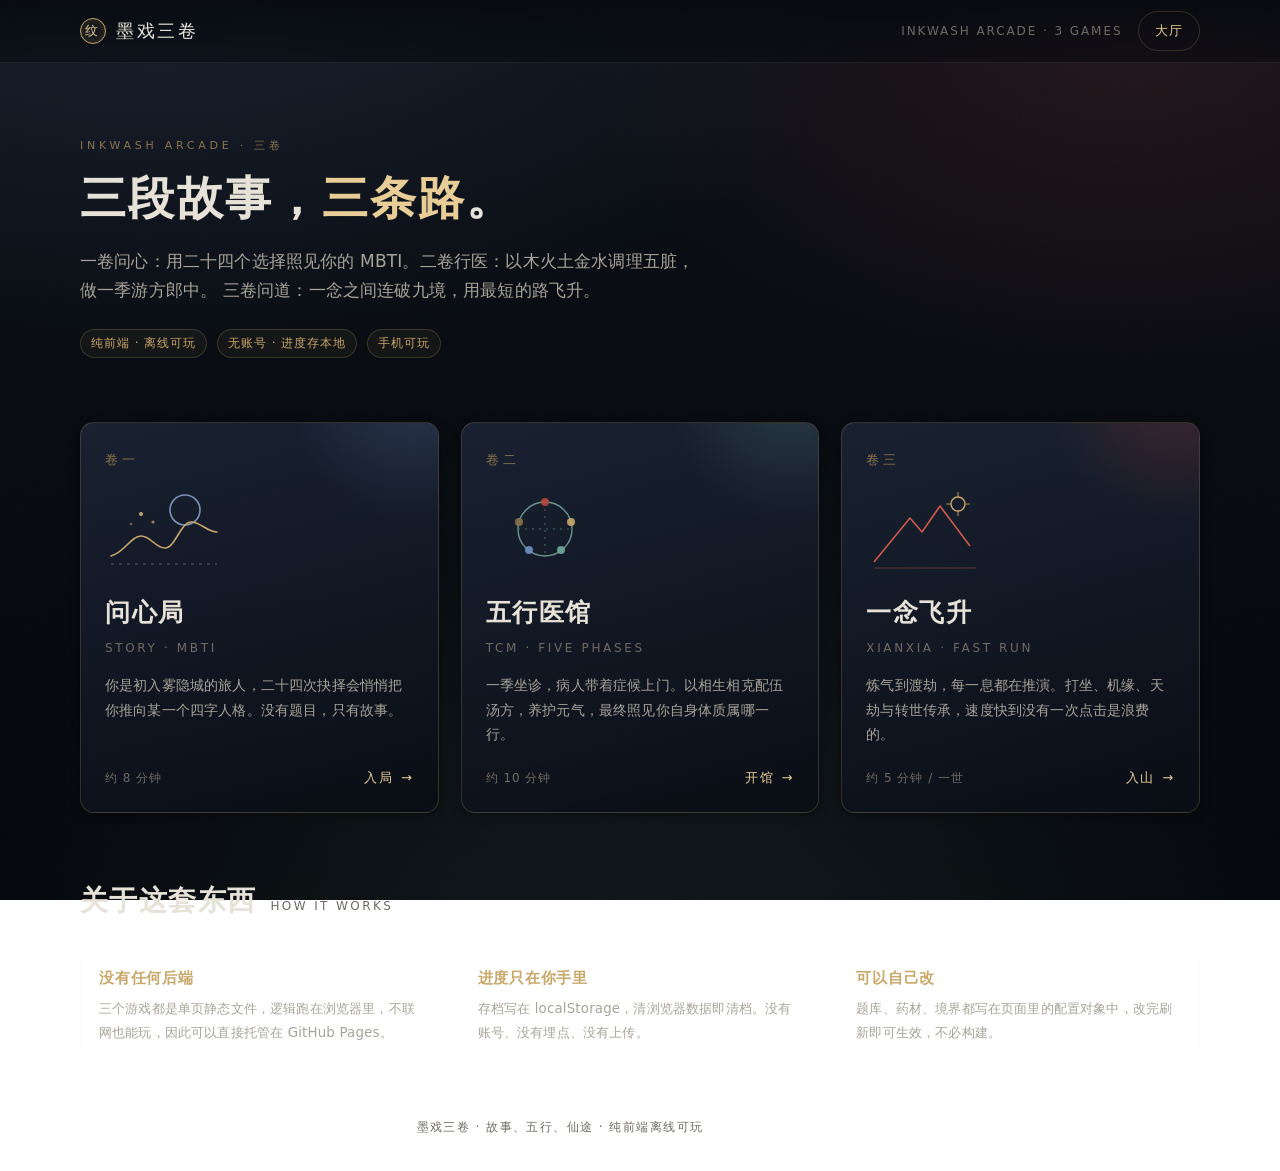
==== index.html @ 104ceb65 "chore: scaffold inkwash arcade hub, shared theme and Pages workflow" ====
<!doctype html>
<html lang="zh-CN">
<head>
<meta charset="utf-8">
<meta name="viewport" content="width=device-width, initial-scale=1">
<title>墨戏三卷 · Inkwash Arcade</title>
<meta name="description" content="三个纯前端中文小游戏：故事式 MBTI 性格测试、中医五行行医录、快节奏修仙。">
<link rel="icon" href="data:image/svg+xml,%3Csvg xmlns='http://www.w3.org/2000/svg' viewBox='0 0 64 64'%3E%3Crect width='64' height='64' rx='14' fill='%230b0f16'/%3E%3Ccircle cx='32' cy='32' r='20' fill='none' stroke='%23c9a86a' stroke-width='2'/%3E%3Cpath d='M20 32h24M32 20v24' stroke='%23c9a86a' stroke-width='2'/%3E%3C/svg%3E">
<link rel="stylesheet" href="./assets/theme.css">
<style>
  .hero { padding: 74px 0 30px; }
  .hero h1 { margin-bottom: 18px; }
  .hero h1 em { font-style: normal; color: var(--gold-bright); }
  .hero p.lead { font-size: 17px; max-width: 620px; color: var(--text-dim); }
  .hero__meta { display: flex; gap: 10px; flex-wrap: wrap; margin-top: 24px; }

  .grid { display: grid; grid-template-columns: repeat(auto-fit, minmax(290px, 1fr)); gap: 22px; margin-top: 34px; }

  .game {
    position: relative;
    display: flex; flex-direction: column;
    padding: 26px 24px 22px;
    border: 1px solid var(--line);
    border-radius: var(--radius);
    background: linear-gradient(165deg, rgba(28, 36, 54, 0.9), rgba(10, 14, 21, 0.94));
    box-shadow: var(--shadow-1);
    overflow: hidden;
    transition: transform 0.24s cubic-bezier(0.22, 1, 0.36, 1), border-color 0.24s ease, box-shadow 0.24s ease;
    text-decoration: none;
    color: inherit;
  }
  .game:hover, .game:focus-visible {
    transform: translateY(-4px);
    border-color: rgba(201, 168, 106, 0.55);
    box-shadow: var(--shadow-2);
    text-decoration: none;
  }
  .game:focus-visible { outline: 2px solid var(--gold-bright); outline-offset: 3px; }

  .game::before {
    content: "";
    position: absolute; inset: -40% -30% auto auto;
    width: 260px; height: 260px;
    border-radius: 50%;
    background: radial-gradient(circle, var(--glow, rgba(201,168,106,0.18)), transparent 68%);
    opacity: 0.9;
    pointer-events: none;
  }
  .game__no { font-family: var(--font-num); font-size: 13px; letter-spacing: 0.3em; color: var(--gold-dim); }
  .game__art { height: 96px; margin: 10px 0 14px; display: flex; align-items: center; }
  .game__title { font-family: var(--font-serif); font-size: 25px; letter-spacing: 0.06em; margin: 0 0 4px; }
  .game__sub { font-size: 12px; letter-spacing: 0.22em; color: var(--text-faint); text-transform: uppercase; margin-bottom: 14px; }
  .game__desc { font-size: 14.4px; color: var(--text-dim); margin: 0 0 20px; flex: 1; }
  .game__foot { display: flex; align-items: center; gap: 10px; }
  .game__time { font-size: 12px; color: var(--text-faint); letter-spacing: 0.08em; }
  .game__go {
    margin-left: auto;
    font-size: 13px; letter-spacing: 0.14em;
    color: var(--gold-bright);
    display: inline-flex; align-items: center; gap: 7px;
  }
  .game__go::after { content: "→"; transition: transform 0.2s ease; }
  .game:hover .game__go::after { transform: translateX(4px); }

  .g1 { --glow: rgba(108, 143, 196, 0.24); }
  .g2 { --glow: rgba(111, 168, 154, 0.24); }
  .g3 { --glow: rgba(184, 71, 60, 0.26); }

  .section-head { margin-top: 64px; display: flex; align-items: baseline; gap: 14px; }
  .section-head h2 { margin: 0; }
  .section-head span { font-size: 12px; letter-spacing: 0.2em; color: var(--text-faint); }

  .notes { display: grid; grid-template-columns: repeat(auto-fit, minmax(230px, 1fr)); gap: 16px; margin-top: 22px; }
  .note { padding: 18px 18px 16px; border: 1px solid var(--line-soft); border-radius: var(--radius-sm); background: rgba(255,255,255,0.02); }
  .note h3 { font-size: 15px; margin-bottom: 6px; color: var(--gold); }
  .note p { font-size: 13.4px; margin: 0; color: var(--text-dim); }
</style>
</head>
<body>

<header class="topbar" data-chrome="topbar"></header>

<main class="wrap">
  <section class="hero fade-up">
    <div class="eyebrow">Inkwash Arcade · 三卷</div>
    <h1>三段故事，<em>三条路</em>。</h1>
    <p class="lead">
      一卷问心：用二十四个选择照见你的 MBTI。二卷行医：以木火土金水调理五脏，做一季游方郎中。
      三卷问道：一念之间连破九境，用最短的路飞升。
    </p>
    <div class="hero__meta">
      <span class="tag">纯前端 · 离线可玩</span>
      <span class="tag">无账号 · 进度存本地</span>
      <span class="tag">手机可玩</span>
    </div>
  </section>

  <section class="grid" aria-label="三卷游戏">

    <a class="game g1 fade-up" href="./mbti.html" style="animation-delay: 0.05s">
      <div class="game__no">卷一</div>
      <div class="game__art" aria-hidden="true">
        <svg width="118" height="90" viewBox="0 0 118 90" fill="none">
          <circle cx="80" cy="26" r="15" stroke="#8fa9cf" stroke-width="1.6" opacity=".85"/>
          <path d="M6 72c14-4 20-20 30-20s14 12 24 12 16-26 26-26 16 10 26 10" stroke="#c9a86a" stroke-width="1.6" stroke-linecap="round"/>
          <path d="M6 80h106" stroke="#4a5a75" stroke-width="1" stroke-dasharray="3 5"/>
          <circle cx="36" cy="30" r="2" fill="#c9a86a"/>
          <circle cx="48" cy="38" r="1.6" fill="#c9a86a" opacity=".7"/>
          <circle cx="26" cy="40" r="1.3" fill="#c9a86a" opacity=".5"/>
        </svg>
      </div>
      <h2 class="game__title">问心局</h2>
      <div class="game__sub">Story · MBTI</div>
      <p class="game__desc">你是初入雾隐城的旅人，二十四次抉择会悄悄把你推向某一个四字人格。没有题目，只有故事。</p>
      <div class="game__foot">
        <span class="game__time">约 8 分钟</span>
        <span class="game__go">入局</span>
      </div>
    </a>

    <a class="game g2 fade-up" href="./wuxing.html" style="animation-delay: 0.12s">
      <div class="game__no">卷二</div>
      <div class="game__art" aria-hidden="true">
        <svg width="118" height="90" viewBox="0 0 118 90" fill="none">
          <circle cx="59" cy="45" r="27" stroke="#7fb3a5" stroke-width="1.4" opacity=".8"/>
          <path d="M59 18v54M32 45h54" stroke="#4a6b64" stroke-width="1" stroke-dasharray="2 5"/>
          <circle cx="59" cy="18" r="4" fill="#b8473c" opacity=".9"/>
          <circle cx="85" cy="38" r="4" fill="#c9a86a" opacity=".9"/>
          <circle cx="75" cy="66" r="4" fill="#6fa89a" opacity=".9"/>
          <circle cx="43" cy="66" r="4" fill="#6c8fc4" opacity=".9"/>
          <circle cx="33" cy="38" r="4" fill="#8a744c" opacity=".9"/>
        </svg>
      </div>
      <h2 class="game__title">五行医馆</h2>
      <div class="game__sub">TCM · Five Phases</div>
      <p class="game__desc">一季坐诊，病人带着症候上门。以相生相克配伍汤方，养护元气，最终照见你自身体质属哪一行。</p>
      <div class="game__foot">
        <span class="game__time">约 10 分钟</span>
        <span class="game__go">开馆</span>
      </div>
    </a>

    <a class="game g3 fade-up" href="./xiuxian.html" style="animation-delay: 0.19s">
      <div class="game__no">卷三</div>
      <div class="game__art" aria-hidden="true">
        <svg width="118" height="90" viewBox="0 0 118 90" fill="none">
          <path d="M8 78L44 34l12 14 18-26 30 40" stroke="#e0604f" stroke-width="1.6" stroke-linejoin="round" opacity=".9"/>
          <path d="M8 84h102" stroke="#5a3a35" stroke-width="1"/>
          <circle cx="92" cy="20" r="7" stroke="#c9a86a" stroke-width="1.4"/>
          <path d="M92 13v-5M92 32v-5M85 20h-5M104 20h-5" stroke="#c9a86a" stroke-width="1.2" opacity=".8"/>
        </svg>
      </div>
      <h2 class="game__title">一念飞升</h2>
      <div class="game__sub">Xianxia · Fast Run</div>
      <p class="game__desc">炼气到渡劫，每一息都在推演。打坐、机缘、天劫与转世传承，速度快到没有一次点击是浪费的。</p>
      <div class="game__foot">
        <span class="game__time">约 5 分钟 / 一世</span>
        <span class="game__go">入山</span>
      </div>
    </a>

  </section>

  <section class="fade-up">
    <div class="section-head">
      <h2>关于这套东西</h2>
      <span>HOW IT WORKS</span>
    </div>
    <div class="notes">
      <div class="note">
        <h3>没有任何后端</h3>
        <p>三个游戏都是单页静态文件，逻辑跑在浏览器里，不联网也能玩，因此可以直接托管在 GitHub Pages。</p>
      </div>
      <div class="note">
        <h3>进度只在你手里</h3>
        <p>存档写在 localStorage，清浏览器数据即清档。没有账号、没有埋点、没有上传。</p>
      </div>
      <div class="note">
        <h3>可以自己改</h3>
        <p>题库、药材、境界都写在页面里的配置对象中，改完刷新即可生效，不必构建。</p>
      </div>
    </div>
  </section>
</main>

<footer class="foot" data-chrome="footer"></footer>

<script src="./assets/common.js"></script>
<script>
  DSHG.mountChrome({ title: '墨戏三卷', meta: 'INKWASH ARCADE · 3 GAMES' });
</script>
</body>
</html>
---- assets/theme.css ----
/* ============================================================
   Inkwash Arcade · 共享主题
   三个小游戏共用这套设计令牌与组件，保证观感统一。
   ============================================================ */

:root {
  --ink-0: #070a0f;
  --ink-1: #0b0f16;
  --ink-2: #121824;
  --ink-3: #1a2233;
  --ink-4: #232d42;

  --gold: #c9a86a;
  --gold-bright: #e8cd97;
  --gold-dim: #8a744c;

  --cinnabar: #b8473c;
  --cinnabar-bright: #e0604f;
  --jade: #6fa89a;
  --jade-bright: #94c9ba;
  --azure: #6c8fc4;

  --text: #e6e2d8;
  --text-dim: #a9a49a;
  --text-faint: #6f6b64;

  --line: rgba(201, 168, 106, 0.22);
  --line-soft: rgba(230, 226, 216, 0.1);

  --shadow-1: 0 2px 10px rgba(0, 0, 0, 0.35);
  --shadow-2: 0 18px 50px rgba(0, 0, 0, 0.55);

  --radius: 14px;
  --radius-sm: 9px;

  --font-serif: "Songti SC", "STSong", "SimSun", "Noto Serif SC", "Source Han Serif SC", Georgia, serif;
  --font-sans: "PingFang SC", "Hiragino Sans GB", "Microsoft YaHei", "Noto Sans SC", system-ui, sans-serif;
  --font-num: "Cinzel", "Times New Roman", var(--font-serif);
}

* { box-sizing: border-box; }

html { scroll-behavior: smooth; }

body {
  margin: 0;
  min-height: 100vh;
  color: var(--text);
  font-family: var(--font-sans);
  font-size: 16px;
  line-height: 1.72;
  letter-spacing: 0.01em;
  background:
    radial-gradient(1200px 700px at 12% -8%, rgba(108, 143, 196, 0.16), transparent 62%),
    radial-gradient(900px 620px at 88% 4%, rgba(184, 71, 60, 0.14), transparent 60%),
    radial-gradient(1000px 900px at 50% 115%, rgba(111, 168, 154, 0.12), transparent 68%),
    linear-gradient(180deg, var(--ink-1) 0%, var(--ink-0) 55%, #05070b 100%);
  background-attachment: fixed;
  -webkit-font-smoothing: antialiased;
}

/* 纸纹颗粒 */
body::before {
  content: "";
  position: fixed;
  inset: 0;
  pointer-events: none;
  z-index: 0;
  opacity: 0.5;
  background-image: url("data:image/svg+xml;utf8,<svg xmlns='http://www.w3.org/2000/svg' width='140' height='140'><filter id='n'><feTurbulence type='fractalNoise' baseFrequency='0.85' numOctaves='3'/><feColorMatrix type='saturate' values='0'/></filter><rect width='140' height='140' filter='url(%23n)' opacity='0.045'/></svg>");
}

h1, h2, h3, h4 { font-family: var(--font-serif); font-weight: 600; letter-spacing: 0.05em; margin: 0 0 0.5em; }
h1 { font-size: clamp(28px, 4.2vw, 46px); line-height: 1.28; }
h2 { font-size: clamp(21px, 2.6vw, 28px); }
h3 { font-size: 18px; }
p { margin: 0 0 1em; color: var(--text-dim); }
a { color: var(--gold-bright); text-decoration: none; }
a:hover { text-decoration: underline; text-underline-offset: 3px; }

::selection { background: rgba(201, 168, 106, 0.3); color: #fff; }

/* 版心 */
.wrap { position: relative; z-index: 1; width: min(1120px, calc(100% - 40px)); margin: 0 auto; }
.wrap--narrow { width: min(760px, calc(100% - 40px)); }

/* 顶栏 */
.topbar {
  position: sticky; top: 0; z-index: 20;
  backdrop-filter: blur(10px);
  background: linear-gradient(180deg, rgba(7, 10, 15, 0.92), rgba(7, 10, 15, 0.55));
  border-bottom: 1px solid var(--line-soft);
}
.topbar__inner {
  display: flex; align-items: center; gap: 16px;
  height: 62px;
}
.brand {
  font-family: var(--font-serif);
  font-size: 18px; letter-spacing: 0.14em;
  color: var(--text);
  display: flex; align-items: center; gap: 10px;
}
.brand__mark {
  width: 26px; height: 26px; border-radius: 50%;
  border: 1px solid var(--gold);
  display: grid; place-items: center;
  font-size: 13px; color: var(--gold-bright);
  box-shadow: inset 0 0 12px rgba(201, 168, 106, 0.25);
}
.spacer { flex: 1; }
.topbar__meta { font-size: 12px; color: var(--text-faint); letter-spacing: 0.16em; }

/* 按钮 */
.btn {
  appearance: none;
  display: inline-flex; align-items: center; justify-content: center; gap: 8px;
  padding: 11px 22px;
  font-family: var(--font-sans);
  font-size: 15px;
  color: var(--ink-0);
  background: linear-gradient(180deg, var(--gold-bright), var(--gold));
  border: 1px solid rgba(255, 255, 255, 0.16);
  border-radius: 999px;
  cursor: pointer;
  transition: transform 0.16s ease, box-shadow 0.22s ease, filter 0.2s ease;
  box-shadow: 0 6px 20px rgba(201, 168, 106, 0.22);
  letter-spacing: 0.06em;
}
.btn:hover { transform: translateY(-1px); box-shadow: 0 10px 28px rgba(201, 168, 106, 0.3); filter: brightness(1.05); }
.btn:active { transform: translateY(0) scale(0.99); }
.btn:focus-visible { outline: 2px solid var(--gold-bright); outline-offset: 3px; }

.btn--ghost {
  background: transparent;
  color: var(--gold-bright);
  border: 1px solid var(--line);
  box-shadow: none;
}
.btn--ghost:hover { background: rgba(201, 168, 106, 0.09); box-shadow: none; }

.btn--cinnabar {
  background: linear-gradient(180deg, var(--cinnabar-bright), var(--cinnabar));
  color: #fff6f2;
  box-shadow: 0 6px 20px rgba(184, 71, 60, 0.28);
}

.btn[disabled] { opacity: 0.42; cursor: not-allowed; transform: none !important; box-shadow: none; }

/* 卡片 / 面板 */
.panel {
  position: relative;
  background: linear-gradient(160deg, rgba(26, 34, 51, 0.86), rgba(11, 15, 22, 0.92));
  border: 1px solid var(--line);
  border-radius: var(--radius);
  box-shadow: var(--shadow-2);
  padding: 26px;
}
.panel--flat { box-shadow: var(--shadow-1); }
.panel::after {
  content: "";
  position: absolute; inset: 6px;
  border: 1px solid rgba(201, 168, 106, 0.1);
  border-radius: calc(var(--radius) - 6px);
  pointer-events: none;
}

/* 眉题 */
.eyebrow {
  font-size: 11px; letter-spacing: 0.34em; text-transform: uppercase;
  color: var(--gold-dim); margin-bottom: 14px;
}

/* 分隔线 */
.rule { height: 1px; background: linear-gradient(90deg, transparent, var(--line), transparent); margin: 22px 0; border: 0; }

/* 标签 */
.tag {
  display: inline-flex; align-items: center;
  padding: 3px 10px;
  font-size: 12px; letter-spacing: 0.08em;
  border: 1px solid var(--line);
  border-radius: 999px;
  color: var(--gold);
  background: rgba(201, 168, 106, 0.06);
}

/* 数值 */
.num { font-family: var(--font-num); letter-spacing: 0.04em; }
.dim { color: var(--text-dim); }
.faint { color: var(--text-faint); }
.gold { color: var(--gold-bright); }
.jade { color: var(--jade-bright); }
.cinnabar { color: var(--cinnabar-bright); }
.center { text-align: center; }

/* 进度条 */
.meter { height: 6px; border-radius: 999px; background: rgba(255, 255, 255, 0.08); overflow: hidden; }
.meter > i { display: block; height: 100%; width: 0; border-radius: 999px; background: linear-gradient(90deg, var(--gold-dim), var(--gold-bright)); transition: width 0.5s cubic-bezier(0.22, 1, 0.36, 1); }

/* 条形统计 */
.bar { height: 9px; border-radius: 999px; background: rgba(255, 255, 255, 0.07); overflow: hidden; }
.bar > i { display: block; height: 100%; width: 0; border-radius: 999px; transition: width 0.7s cubic-bezier(0.22, 1, 0.36, 1); }

/* 屏幕切换 */
.screen { animation: screenIn 0.42s cubic-bezier(0.22, 1, 0.36, 1) both; }
@keyframes screenIn {
  from { opacity: 0; transform: translateY(14px); }
  to { opacity: 1; transform: none; }
}
.screen.is-out { animation: screenOut 0.26s ease both; }
@keyframes screenOut {
  to { opacity: 0; transform: translateY(-10px); }
}

.fade-up { animation: fadeUp 0.6s cubic-bezier(0.22, 1, 0.36, 1) both; }
@keyframes fadeUp { from { opacity: 0; transform: translateY(18px); } to { opacity: 1; transform: none; } }

/* 提示 toast */
.toast-host {
  position: fixed; left: 50%; bottom: 34px; transform: translateX(-50%);
  display: flex; flex-direction: column; gap: 10px; align-items: center;
  z-index: 200; pointer-events: none;
}
.toast {
  padding: 10px 20px;
  border-radius: 999px;
  border: 1px solid var(--line);
  background: rgba(12, 16, 24, 0.95);
  color: var(--text);
  font-size: 14px;
  box-shadow: var(--shadow-2);
  animation: toastIn 0.3s ease both;
}
.toast.is-out { animation: toastOut 0.3s ease both; }
@keyframes toastIn { from { opacity: 0; transform: translateY(12px) scale(0.96); } }
@keyframes toastOut { to { opacity: 0; transform: translateY(-8px); } }

/* 返回链接 */
.back {
  display: inline-flex; align-items: center; gap: 8px;
  font-size: 13px; letter-spacing: 0.1em;
  color: var(--text-dim);
}
.back:hover { color: var(--gold-bright); text-decoration: none; }

/* 页脚 */
.foot {
  margin: 56px 0 34px;
  text-align: center;
  font-size: 12px;
  letter-spacing: 0.12em;
  color: var(--text-faint);
}

/* 滚动条 */
::-webkit-scrollbar { width: 10px; height: 10px; }
::-webkit-scrollbar-track { background: transparent; }
::-webkit-scrollbar-thumb { background: rgba(201, 168, 106, 0.2); border-radius: 999px; border: 2px solid transparent; background-clip: padding-box; }
::-webkit-scrollbar-thumb:hover { background: rgba(201, 168, 106, 0.36); background-clip: padding-box; }

@media (prefers-reduced-motion: reduce) {
  *, *::before, *::after { animation-duration: 0.001ms !important; transition-duration: 0.001ms !important; }
  html { scroll-behavior: auto; }
}

@media (max-width: 640px) {
  body { font-size: 15px; }
  .wrap, .wrap--narrow { width: calc(100% - 28px); }
  .panel { padding: 20px; }
  .topbar__meta { display: none; }
}
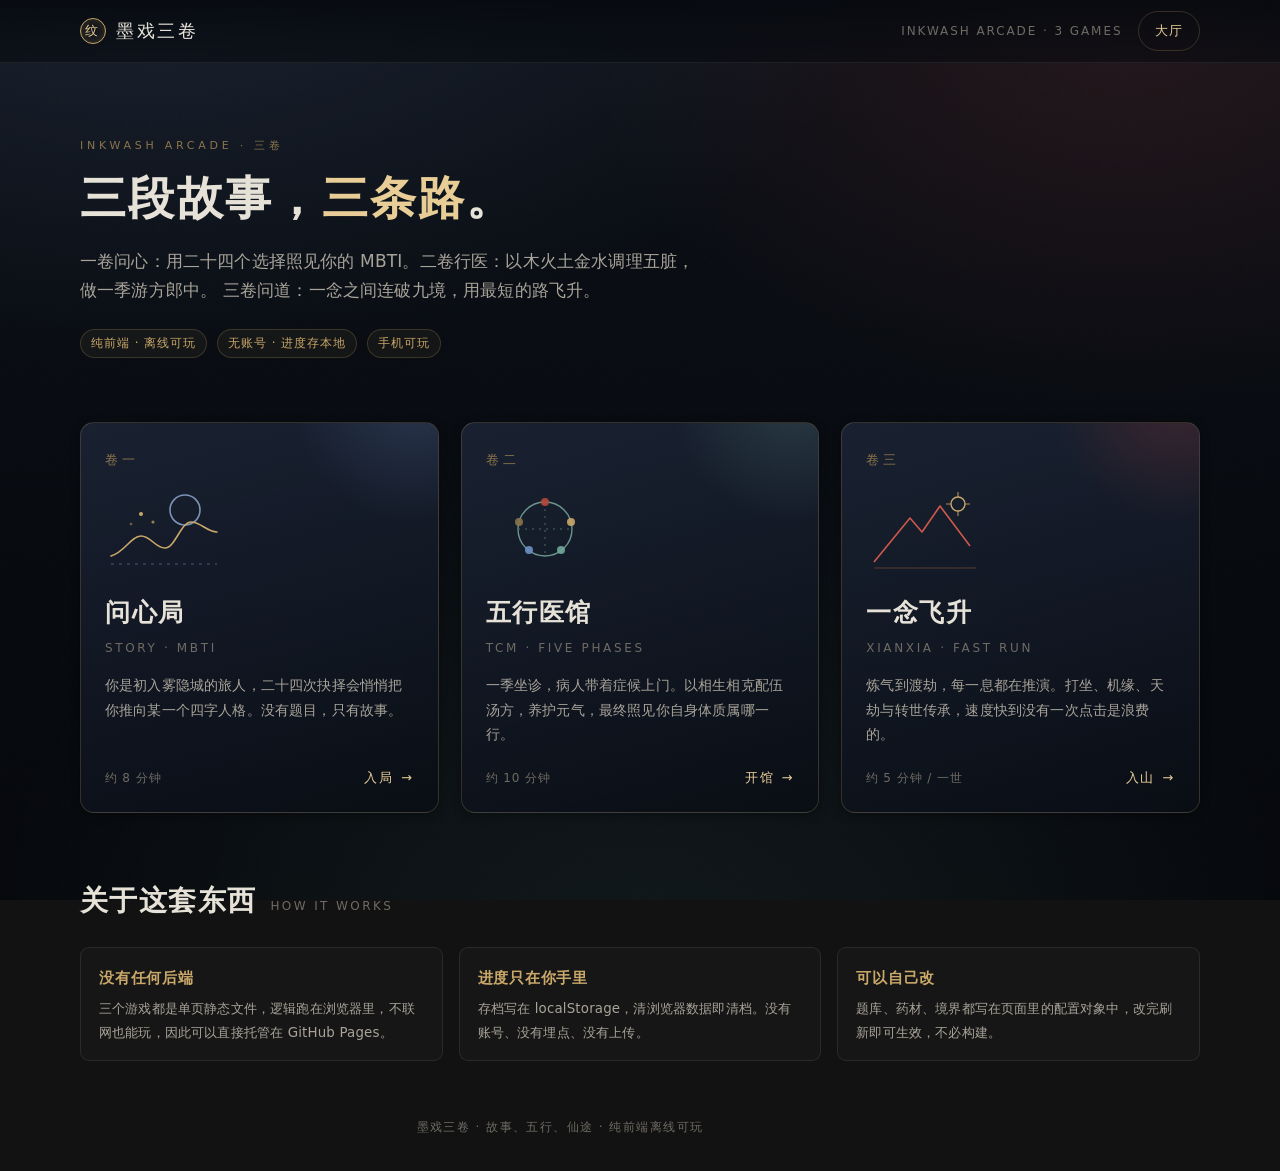
==== commit 0c2f22c4: "chore: add social share metadata to all pages" ====
--- a/index.html
+++ b/index.html
@@ -52,6 +52,15 @@
   .game__sub { font-size: 12px; letter-spacing: 0.22em; color: var(--text-faint); text-transform: uppercase; margin-bottom: 14px; }
   .game__desc { font-size: 14.4px; color: var(--text-dim); margin: 0 0 20px; flex: 1; }
   .game__foot { display: flex; align-items: center; gap: 10px; }
+  .game__mark {
+    position: absolute; top: 18px; right: 18px;
+    font-size: 11.5px; letter-spacing: 0.04em;
+    color: var(--gold-bright);
+    background: rgba(201, 168, 106, 0.1);
+    border-color: rgba(201, 168, 106, 0.4);
+    max-width: 44%;
+    overflow: hidden; text-overflow: ellipsis; white-space: nowrap;
+  }
   .game__time { font-size: 12px; color: var(--text-faint); letter-spacing: 0.08em; }
   .game__go {
     margin-left: auto;
@@ -75,6 +84,12 @@
   .note h3 { font-size: 15px; margin-bottom: 6px; color: var(--gold); }
   .note p { font-size: 13.4px; margin: 0; color: var(--text-dim); }
 </style>
+  <meta name="color-scheme" content="dark">
+  <meta name="theme-color" content="#0b0f16">
+  <meta property="og:type" content="website">
+  <meta property="og:title" content="墨戏三卷 · Inkwash Arcade">
+  <meta property="og:description" content="三个纯前端中文小游戏：故事式 MBTI 性格测试、中医五行行医录、快节奏修仙。">
+  <meta name="twitter:card" content="summary">
 </head>
 <body>
 
@@ -188,6 +203,46 @@
 <script src="./assets/common.js"></script>
 <script>
   DSHG.mountChrome({ title: '墨戏三卷', meta: 'INKWASH ARCADE · 3 GAMES' });
+
+  // 玩过标记：读本地存档，在卡片上补一枚小印
+  (function () {
+    const marks = [
+      { href: './mbti.html', key: 'mbti.result', keys: ['type', 'code', 'mbti'], prefix: '已问心 · ' },
+      { href: './wuxing.html', key: 'wuxing.records', keys: ['rank'], prefix: '最佳 · ', list: true },
+      { href: './xiuxian.html', key: 'xiuxian.records', keys: ['realm', 'bestRealm'], prefix: '最远 · ' },
+    ];
+
+    const deep = (obj, keys, depth) => {
+      if (!obj || typeof obj !== 'object' || depth > 3) return null;
+      for (const k of keys) {
+        if (typeof obj[k] === 'string' && obj[k].trim()) return obj[k];
+      }
+      for (const v of Object.values(obj)) {
+        const hit = deep(v, keys, depth + 1);
+        if (hit) return hit;
+      }
+      return null;
+    };
+
+    for (const m of marks) {
+      const value = DSHG.store.get(m.key, null);
+      if (!value) continue;
+      let detail = null;
+      if (m.list && Array.isArray(value) && value.length) {
+        detail = deep(value[0], m.keys, 0);
+        if (!detail) detail = '一季';
+      } else if (!m.list) {
+        detail = deep(value, m.keys, 0);
+      }
+      if (!detail) continue;
+      const card = document.querySelector('.game[href="' + m.href + '"]');
+      if (!card) continue;
+      const tag = document.createElement('span');
+      tag.className = 'tag game__mark';
+      tag.textContent = m.prefix + detail;
+      card.appendChild(tag);
+    }
+  })();
 </script>
 </body>
 </html>
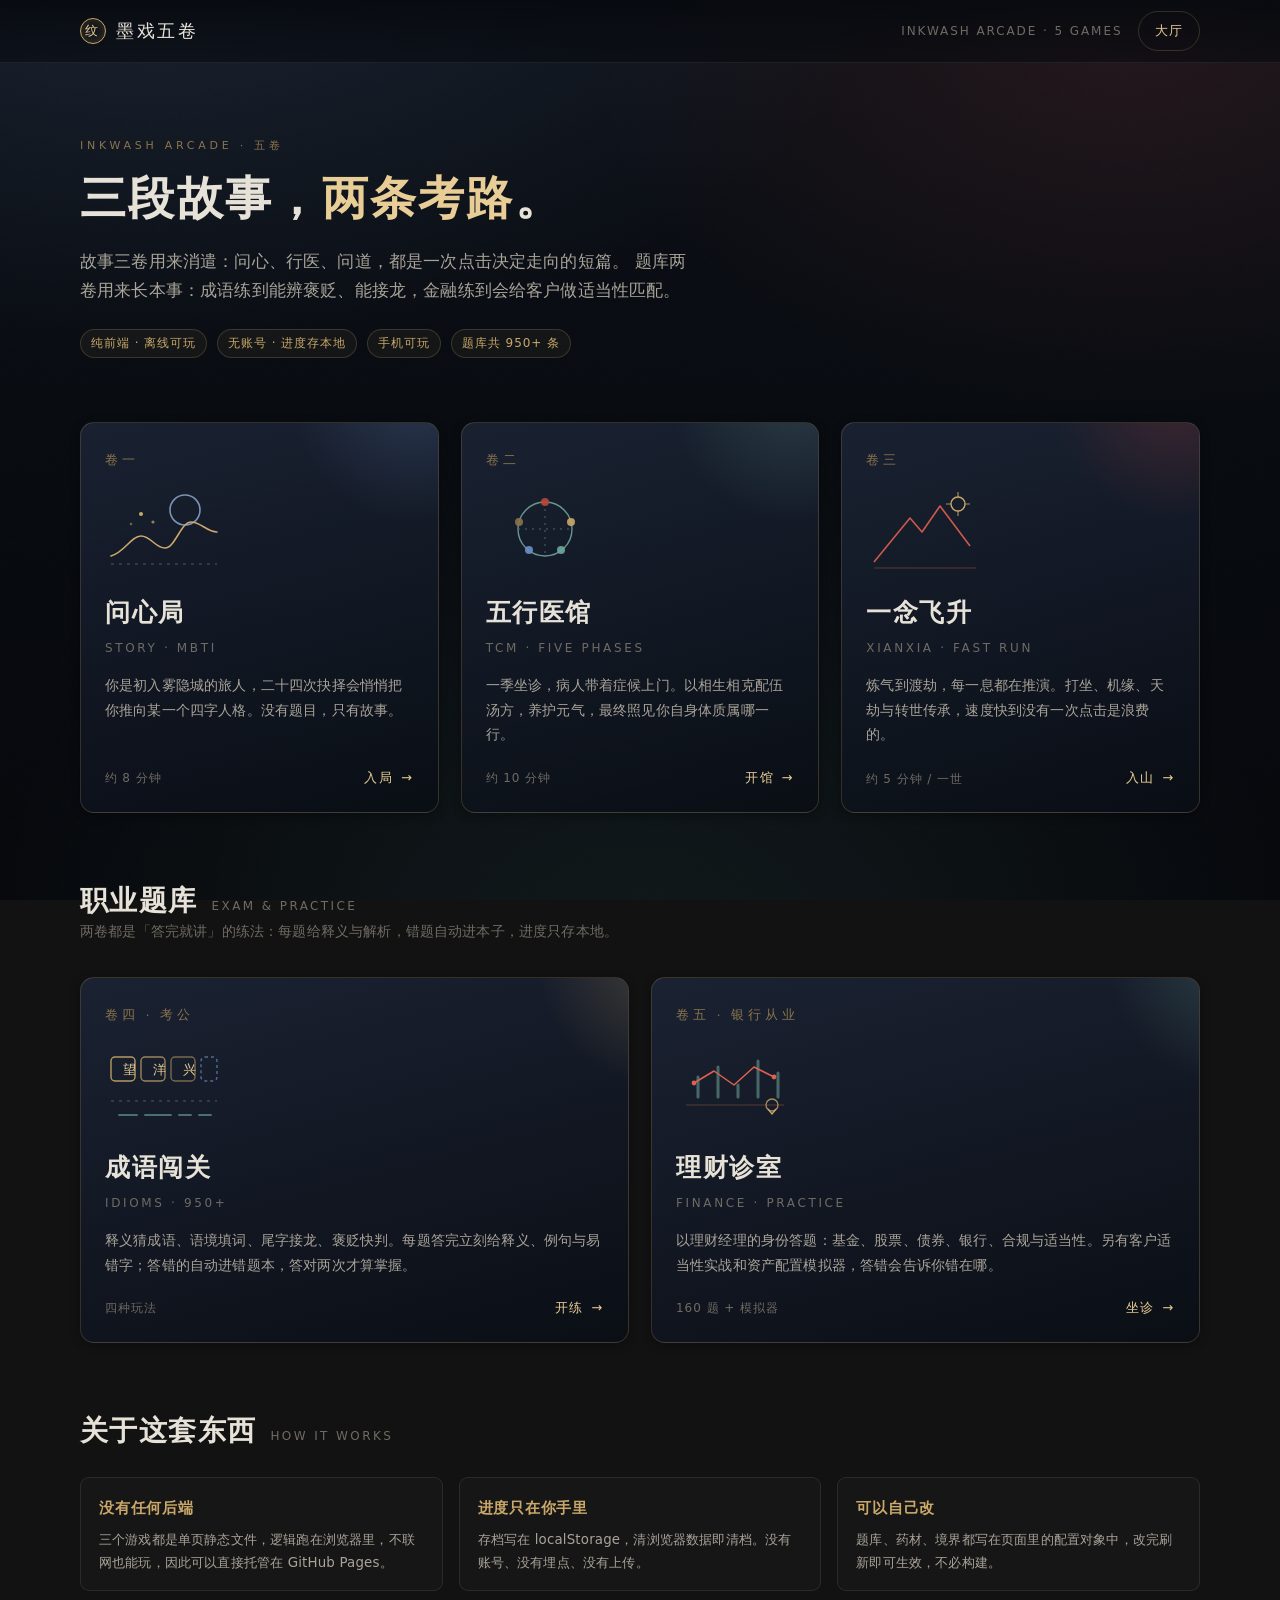
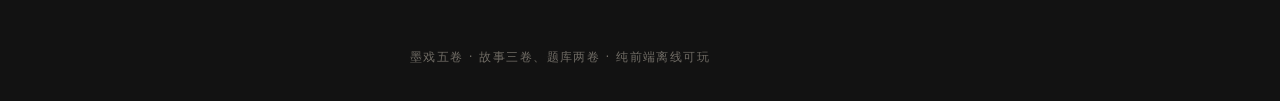
==== commit 450f9a09: "feat: add 成语闯关 (831 idioms) and 理财诊室 (160 finance questions); split hub into stories and exam sectio" ====
--- a/index.html
+++ b/index.html
@@ -3,7 +3,7 @@
 <head>
 <meta charset="utf-8">
 <meta name="viewport" content="width=device-width, initial-scale=1">
-<title>墨戏三卷 · Inkwash Arcade</title>
+<title>墨戏五卷 · Inkwash Arcade</title>
 <meta name="description" content="三个纯前端中文小游戏：故事式 MBTI 性格测试、中医五行行医录、快节奏修仙。">
 <link rel="icon" href="data:image/svg+xml,%3Csvg xmlns='http://www.w3.org/2000/svg' viewBox='0 0 64 64'%3E%3Crect width='64' height='64' rx='14' fill='%230b0f16'/%3E%3Ccircle cx='32' cy='32' r='20' fill='none' stroke='%23c9a86a' stroke-width='2'/%3E%3Cpath d='M20 32h24M32 20v24' stroke='%23c9a86a' stroke-width='2'/%3E%3C/svg%3E">
 <link rel="stylesheet" href="./assets/theme.css">
@@ -74,6 +74,11 @@
   .g1 { --glow: rgba(108, 143, 196, 0.24); }
   .g2 { --glow: rgba(111, 168, 154, 0.24); }
   .g3 { --glow: rgba(184, 71, 60, 0.26); }
+  .g4 { --glow: rgba(201, 168, 106, 0.26); }
+  .g5 { --glow: rgba(111, 168, 154, 0.26); }
+
+  .grid--two { grid-template-columns: repeat(auto-fit, minmax(320px, 1fr)); }
+  .section-sub { font-size: 14px; color: var(--text-faint); margin: -6px 0 20px; max-width: 640px; }
 
   .section-head { margin-top: 64px; display: flex; align-items: baseline; gap: 14px; }
   .section-head h2 { margin: 0; }
@@ -87,7 +92,7 @@
   <meta name="color-scheme" content="dark">
   <meta name="theme-color" content="#0b0f16">
   <meta property="og:type" content="website">
-  <meta property="og:title" content="墨戏三卷 · Inkwash Arcade">
+  <meta property="og:title" content="墨戏五卷 · Inkwash Arcade">
   <meta property="og:description" content="三个纯前端中文小游戏：故事式 MBTI 性格测试、中医五行行医录、快节奏修仙。">
   <meta name="twitter:card" content="summary">
 </head>
@@ -97,16 +102,17 @@
 
 <main class="wrap">
   <section class="hero fade-up">
-    <div class="eyebrow">Inkwash Arcade · 三卷</div>
-    <h1>三段故事，<em>三条路</em>。</h1>
+    <div class="eyebrow">Inkwash Arcade · 五卷</div>
+    <h1>三段故事，<em>两条考路</em>。</h1>
     <p class="lead">
-      一卷问心：用二十四个选择照见你的 MBTI。二卷行医：以木火土金水调理五脏，做一季游方郎中。
-      三卷问道：一念之间连破九境，用最短的路飞升。
+      故事三卷用来消遣：问心、行医、问道，都是一次点击决定走向的短篇。
+      题库两卷用来长本事：成语练到能辨褒贬、能接龙，金融练到会给客户做适当性匹配。
     </p>
     <div class="hero__meta">
       <span class="tag">纯前端 · 离线可玩</span>
       <span class="tag">无账号 · 进度存本地</span>
       <span class="tag">手机可玩</span>
+      <span class="tag">题库共 950+ 条</span>
     </div>
   </section>
 
@@ -176,6 +182,62 @@
 
   </section>
 
+  <section class="fade-up" aria-label="职业题库">
+    <div class="section-head">
+      <h2>职业题库</h2>
+      <span>EXAM &amp; PRACTICE</span>
+    </div>
+    <p class="section-sub">两卷都是「答完就讲」的练法：每题给释义与解析，错题自动进本子，进度只存本地。</p>
+
+    <div class="grid grid--two">
+      <a class="game g4" href="./idiom.html">
+        <div class="game__no">卷四 · 考公</div>
+        <div class="game__art" aria-hidden="true">
+          <svg width="118" height="90" viewBox="0 0 118 90" fill="none">
+            <rect x="6" y="18" width="24" height="24" rx="4" stroke="#c9a86a" stroke-width="1.4" opacity=".9"/>
+            <rect x="36" y="18" width="24" height="24" rx="4" stroke="#c9a86a" stroke-width="1.4" opacity=".75"/>
+            <rect x="66" y="18" width="24" height="24" rx="4" stroke="#c9a86a" stroke-width="1.4" opacity=".55"/>
+            <rect x="96" y="18" width="16" height="24" rx="4" stroke="#6c8fc4" stroke-width="1.4" opacity=".7" stroke-dasharray="3 3"/>
+            <text x="18" y="35" fill="#e8cd97" font-size="13" font-family="serif">望</text>
+            <text x="48" y="35" fill="#e8cd97" font-size="13" font-family="serif">洋</text>
+            <text x="78" y="35" fill="#e8cd97" font-size="13" font-family="serif">兴</text>
+            <path d="M6 62h106" stroke="#4a5a75" stroke-width="1" stroke-dasharray="3 5"/>
+            <path d="M14 76h18M40 76h26M74 76h12M94 76h12" stroke="#6fa89a" stroke-width="2" stroke-linecap="round" opacity=".6"/>
+          </svg>
+        </div>
+        <h2 class="game__title">成语闯关</h2>
+        <div class="game__sub">Idioms · 950+</div>
+        <p class="game__desc">释义猜成语、语境填词、尾字接龙、褒贬快判。每题答完立刻给释义、例句与易错字；答错的自动进错题本，答对两次才算掌握。</p>
+        <div class="game__foot">
+          <span class="game__time">四种玩法</span>
+          <span class="game__go">开练</span>
+        </div>
+      </a>
+
+      <a class="game g5" href="./finance.html">
+        <div class="game__no">卷五 · 银行从业</div>
+        <div class="game__art" aria-hidden="true">
+          <svg width="118" height="90" viewBox="0 0 118 90" fill="none">
+            <path d="M10 66h98" stroke="#5a3a35" stroke-width="1"/>
+            <path d="M22 58V38M42 58V28M62 58V46M82 58V22M102 58V34" stroke="#6fa89a" stroke-width="3" stroke-linecap="round" opacity=".55"/>
+            <path d="M18 44l20-12 20 14 20-18 20 10" stroke="#e0604f" stroke-width="1.5" stroke-linejoin="round"/>
+            <circle cx="18" cy="44" r="2.4" fill="#e0604f"/>
+            <circle cx="98" cy="38" r="2.4" fill="#e0604f"/>
+            <path d="M92 70l4 5 4-5" stroke="#c9a86a" stroke-width="1.3"/>
+            <circle cx="96" cy="66" r="6" stroke="#c9a86a" stroke-width="1.3" opacity=".8"/>
+          </svg>
+        </div>
+        <h2 class="game__title">理财诊室</h2>
+        <div class="game__sub">Finance · Practice</div>
+        <p class="game__desc">以理财经理的身份答题：基金、股票、债券、银行、合规与适当性。另有客户适当性实战和资产配置模拟器，答错会告诉你错在哪。</p>
+        <div class="game__foot">
+          <span class="game__time">160 题 + 模拟器</span>
+          <span class="game__go">坐诊</span>
+        </div>
+      </a>
+    </div>
+  </section>
+
   <section class="fade-up">
     <div class="section-head">
       <h2>关于这套东西</h2>
@@ -202,7 +264,7 @@
 
 <script src="./assets/common.js"></script>
 <script>
-  DSHG.mountChrome({ title: '墨戏三卷', meta: 'INKWASH ARCADE · 3 GAMES' });
+  DSHG.mountChrome({ title: '墨戏五卷', meta: 'INKWASH ARCADE · 5 GAMES', footnote: '墨戏五卷 · 故事三卷、题库两卷 · 纯前端离线可玩' });
 
   // 玩过标记：读本地存档，在卡片上补一枚小印
   (function () {
@@ -210,6 +272,8 @@
       { href: './mbti.html', key: 'mbti.result', keys: ['type', 'code', 'mbti'], prefix: '已问心 · ' },
       { href: './wuxing.html', key: 'wuxing.records', keys: ['rank'], prefix: '最佳 · ', list: true },
       { href: './xiuxian.html', key: 'xiuxian.records', keys: ['realm', 'bestRealm'], prefix: '最远 · ' },
+      { href: './idiom.html', key: 'idiom.progress', keys: [], prefix: '已学 ', suffixFn: (v) => Object.keys(v.seen || {}).length + ' 条' },
+      { href: './finance.html', key: 'finance.progress', keys: [], prefix: '已答 ', suffixFn: (v) => Object.keys(v.seen || {}).length + ' 题' },
     ];
 
     const deep = (obj, keys, depth) => {
@@ -228,7 +292,9 @@
       const value = DSHG.store.get(m.key, null);
       if (!value) continue;
       let detail = null;
-      if (m.list && Array.isArray(value) && value.length) {
+      if (m.suffixFn) {
+        try { detail = m.suffixFn(value); } catch (err) { detail = null; }
+      } else if (m.list && Array.isArray(value) && value.length) {
         detail = deep(value[0], m.keys, 0);
         if (!detail) detail = '一季';
       } else if (!m.list) {
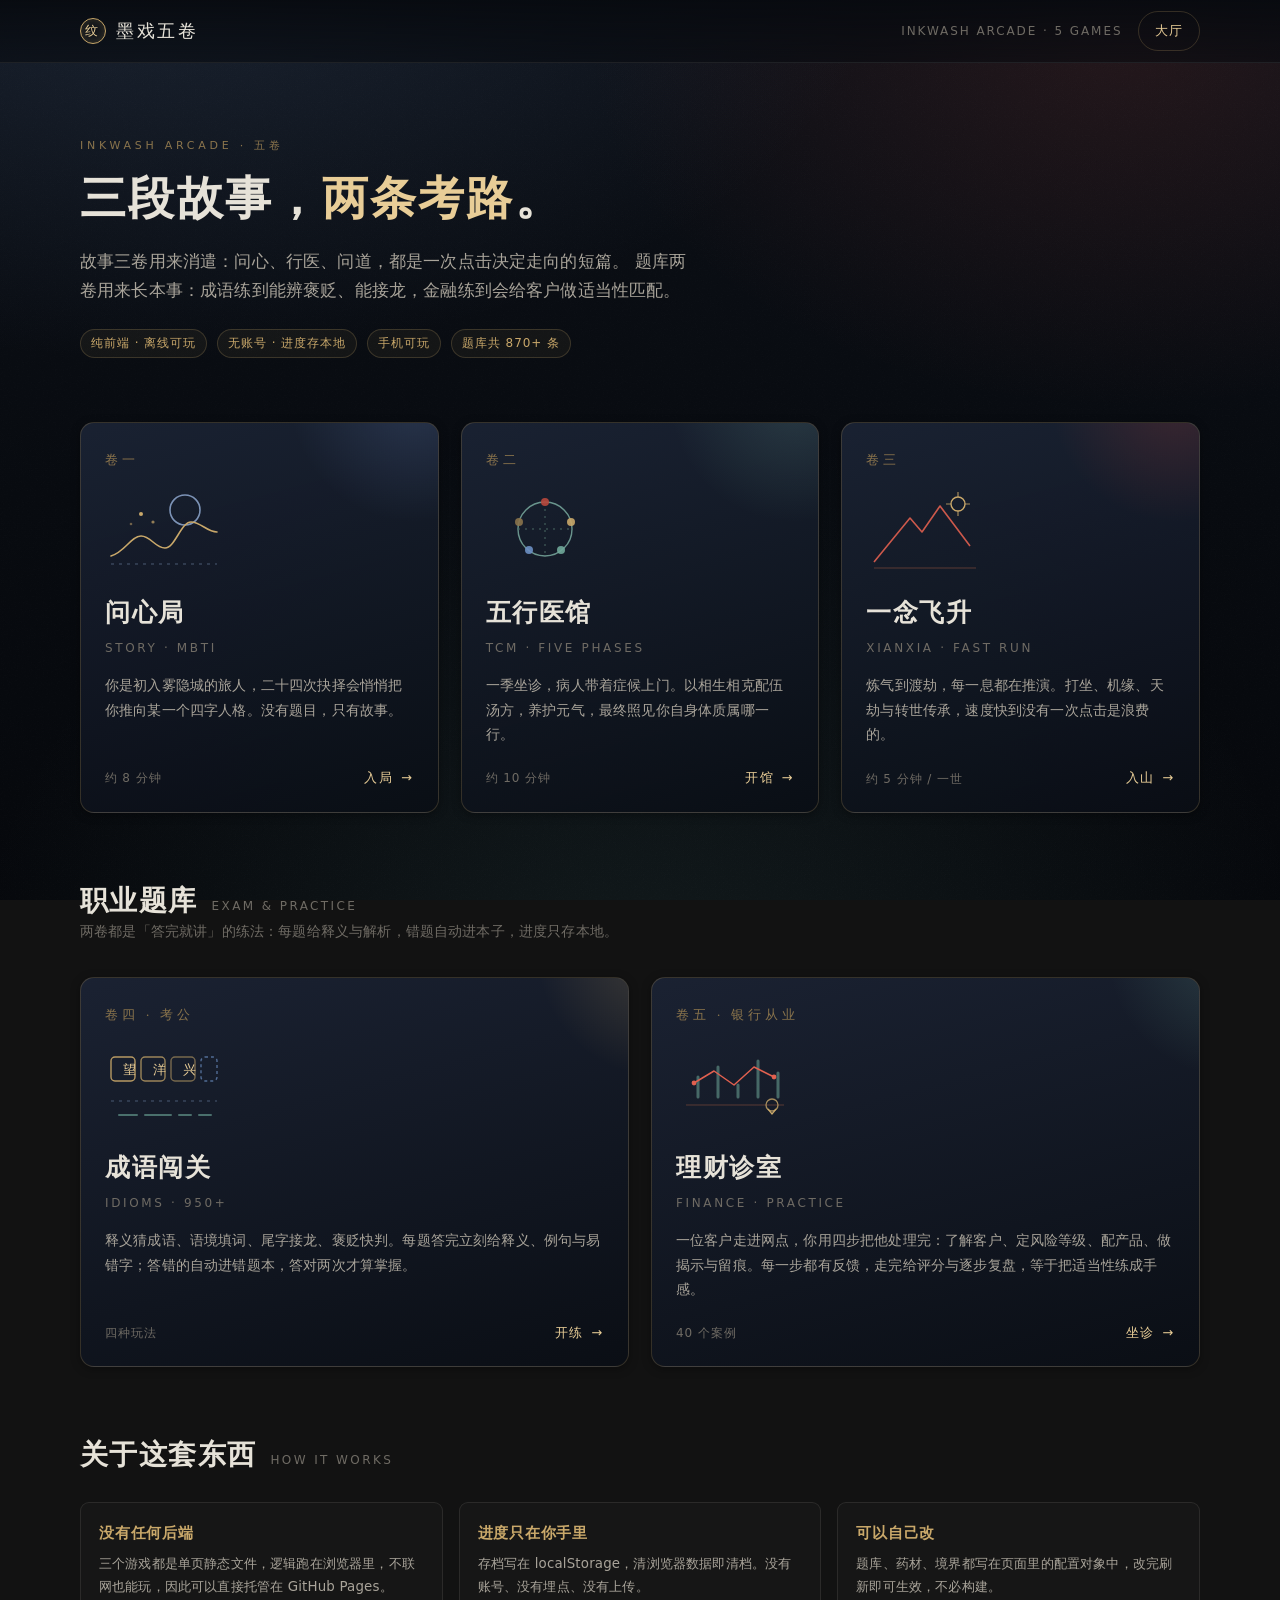
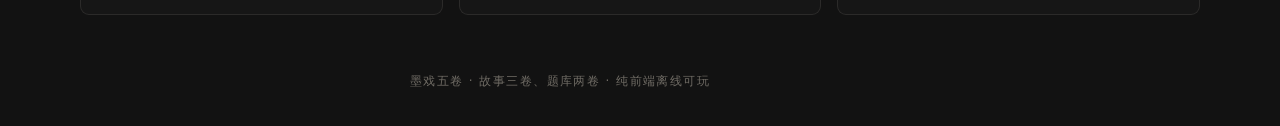
==== commit 69156f12: "feat: rebuild 理财诊室 as 42 case-based decision drills; move题库 to data/ with validator and docs" ====
--- a/index.html
+++ b/index.html
@@ -112,7 +112,7 @@
       <span class="tag">纯前端 · 离线可玩</span>
       <span class="tag">无账号 · 进度存本地</span>
       <span class="tag">手机可玩</span>
-      <span class="tag">题库共 950+ 条</span>
+      <span class="tag">题库共 870+ 条</span>
     </div>
   </section>
 
@@ -229,9 +229,9 @@
         </div>
         <h2 class="game__title">理财诊室</h2>
         <div class="game__sub">Finance · Practice</div>
-        <p class="game__desc">以理财经理的身份答题：基金、股票、债券、银行、合规与适当性。另有客户适当性实战和资产配置模拟器，答错会告诉你错在哪。</p>
+        <p class="game__desc">一位客户走进网点，你用四步把他处理完：了解客户、定风险等级、配产品、做揭示与留痕。每一步都有反馈，走完给评分与逐步复盘，等于把适当性练成手感。</p>
         <div class="game__foot">
-          <span class="game__time">160 题 + 模拟器</span>
+          <span class="game__time">40 个案例</span>
           <span class="game__go">坐诊</span>
         </div>
       </a>
@@ -273,7 +273,7 @@
       { href: './wuxing.html', key: 'wuxing.records', keys: ['rank'], prefix: '最佳 · ', list: true },
       { href: './xiuxian.html', key: 'xiuxian.records', keys: ['realm', 'bestRealm'], prefix: '最远 · ' },
       { href: './idiom.html', key: 'idiom.progress', keys: [], prefix: '已学 ', suffixFn: (v) => Object.keys(v.seen || {}).length + ' 条' },
-      { href: './finance.html', key: 'finance.progress', keys: [], prefix: '已答 ', suffixFn: (v) => Object.keys(v.seen || {}).length + ' 题' },
+      { href: './finance.html', key: 'finance.progress', keys: [], prefix: '已完成 ', suffixFn: (v) => Object.keys((v && v.cases) || {}).length + ' 个案例' },
     ];
 
     const deep = (obj, keys, depth) => {
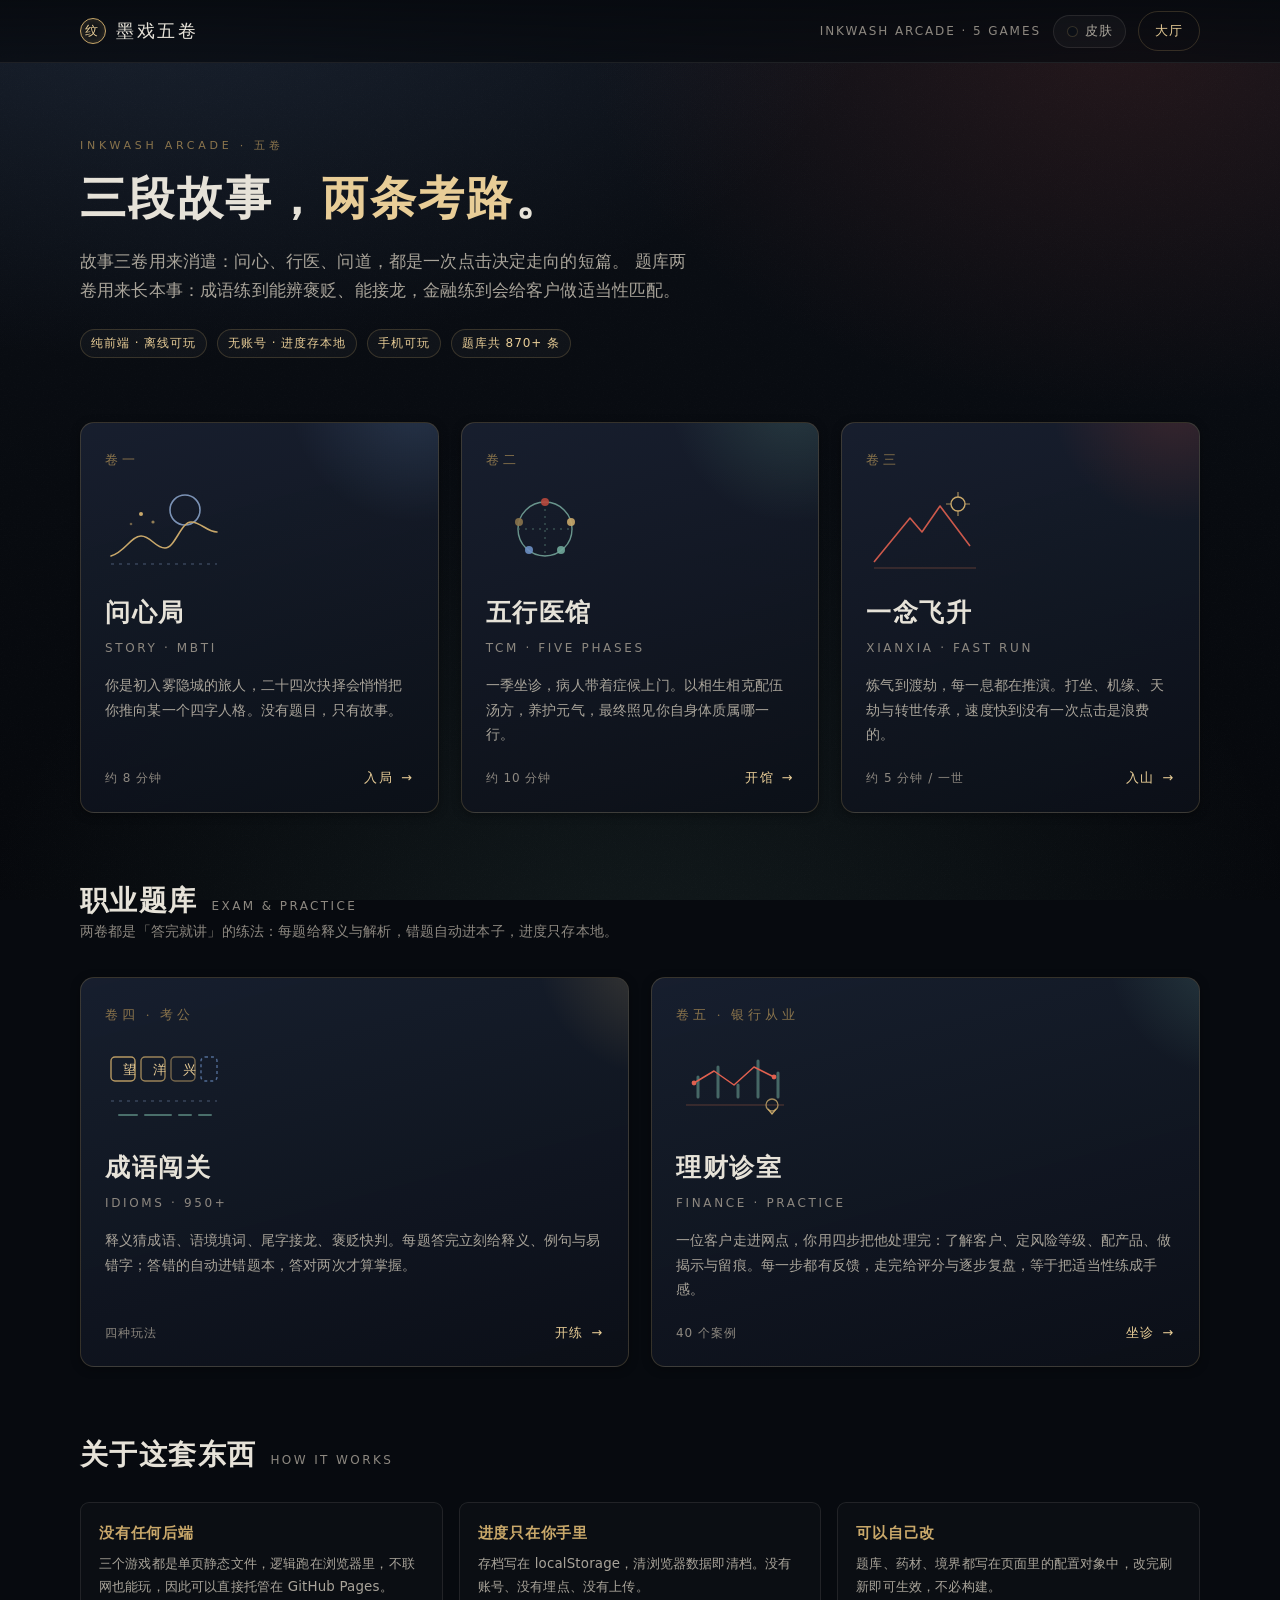
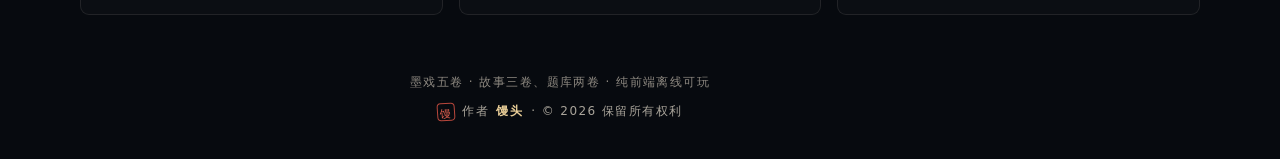
==== commit 363db02e: "feat: add four skins (ink/paper/jade/dusk) with a theme switcher and 馒头 author footer" ====
--- a/index.html
+++ b/index.html
@@ -2,6 +2,7 @@
 <html lang="zh-CN">
 <head>
 <meta charset="utf-8">
+<script>try{var t=localStorage.getItem('inkwash.theme');if(t)document.documentElement.dataset.theme=t;}catch(e){}</script>
 <meta name="viewport" content="width=device-width, initial-scale=1">
 <title>墨戏五卷 · Inkwash Arcade</title>
 <meta name="description" content="三个纯前端中文小游戏：故事式 MBTI 性格测试、中医五行行医录、快节奏修仙。">
@@ -22,7 +23,7 @@
     padding: 26px 24px 22px;
     border: 1px solid var(--line);
     border-radius: var(--radius);
-    background: linear-gradient(165deg, rgba(28, 36, 54, 0.9), rgba(10, 14, 21, 0.94));
+    background: linear-gradient(165deg, var(--surface), var(--surface-2));
     box-shadow: var(--shadow-1);
     overflow: hidden;
     transition: transform 0.24s cubic-bezier(0.22, 1, 0.36, 1), border-color 0.24s ease, box-shadow 0.24s ease;
@@ -85,7 +86,7 @@
   .section-head span { font-size: 12px; letter-spacing: 0.2em; color: var(--text-faint); }
 
   .notes { display: grid; grid-template-columns: repeat(auto-fit, minmax(230px, 1fr)); gap: 16px; margin-top: 22px; }
-  .note { padding: 18px 18px 16px; border: 1px solid var(--line-soft); border-radius: var(--radius-sm); background: rgba(255,255,255,0.02); }
+  .note { padding: 18px 18px 16px; border: 1px solid var(--line-soft); border-radius: var(--radius-sm); background: var(--w-01); }
   .note h3 { font-size: 15px; margin-bottom: 6px; color: var(--gold); }
   .note p { font-size: 13.4px; margin: 0; color: var(--text-dim); }
 </style>
--- a/assets/theme.css
+++ b/assets/theme.css
@@ -1,9 +1,14 @@
-/* ============================================================
-   Inkwash Arcade · 共享主题
-   三个小游戏共用这套设计令牌与组件，保证观感统一。
+﻿/* ============================================================
+   Inkwash Arcade · 共享主题（4 套皮肤）
+   data-theme: ink（墨夜，默认） | paper（素笺） | jade（青岚） | dusk（暮蓝）
+   切换逻辑在 assets/common.js，选择存在 localStorage 的 inkwash.theme。
    ============================================================ */
 
-:root {
+/* ---------------- 皮肤 1：墨夜（默认） ---------------- */
+:root,
+:root[data-theme="ink"] {
+  color-scheme: dark;
+
   --ink-0: #070a0f;
   --ink-1: #0b0f16;
   --ink-2: #121824;
@@ -22,17 +27,204 @@
 
   --text: #e6e2d8;
   --text-dim: #a9a49a;
-  --text-faint: #6f6b64;
+  --text-faint: #8d8880;
 
   --line: rgba(201, 168, 106, 0.22);
   --line-soft: rgba(230, 226, 216, 0.1);
 
+  --surface: rgba(26, 34, 51, 0.86);
+  --surface-2: rgba(12, 16, 24, 0.94);
+  --scrim: rgba(4, 6, 10, 0.78);
+  --topbar-bg: linear-gradient(180deg, rgba(7, 10, 15, 0.94), rgba(7, 10, 15, 0.7));
+  --btn-fg: #070a0f;
+  --btn-bg-1: #e8cd97;
+  --btn-bg-2: #c9a86a;
+  --track: rgba(255, 255, 255, 0.08);
+
+  --w-01: rgba(255, 255, 255, 0.02);
+  --w-02: rgba(255, 255, 255, 0.03);
+  --w-04: rgba(255, 255, 255, 0.055);
+  --w-06: rgba(255, 255, 255, 0.08);
+  --w-10: rgba(255, 255, 255, 0.12);
+  --w-16: rgba(255, 255, 255, 0.18);
+
   --shadow-1: 0 2px 10px rgba(0, 0, 0, 0.35);
   --shadow-2: 0 18px 50px rgba(0, 0, 0, 0.55);
 
+  --body-bg:
+    radial-gradient(1200px 700px at 12% -8%, rgba(108, 143, 196, 0.16), transparent 62%),
+    radial-gradient(900px 620px at 88% 4%, rgba(184, 71, 60, 0.14), transparent 60%),
+    radial-gradient(1000px 900px at 50% 115%, rgba(111, 168, 154, 0.12), transparent 68%),
+    linear-gradient(180deg, #0b0f16 0%, #070a0f 55%, #05070b 100%);
+  --noise-opacity: 0.5;
+}
+
+/* ---------------- 皮肤 2：素笺（暖白） ---------------- */
+:root[data-theme="paper"] {
+  color-scheme: light;
+
+  --ink-0: #f3ecdd;
+  --ink-1: #f7f2e7;
+  --ink-2: #fffdf7;
+  --ink-3: #efe6d2;
+  --ink-4: #e3d7bd;
+
+  --gold: #795b22;
+  --gold-bright: #6f5220;
+  --gold-dim: #a58a55;
+
+  --cinnabar: #a63f34;
+  --cinnabar-bright: #8f3227;
+  --jade: #3f7a6c;
+  --jade-bright: #2f6357;
+  --azure: #3f628f;
+
+  --text: #241f18;
+  --text-dim: #57503f;
+  --text-faint: #6b6252;
+
+  --line: rgba(74, 58, 30, 0.26);
+  --line-soft: rgba(74, 58, 30, 0.14);
+
+  --surface: rgba(255, 253, 247, 0.92);
+  --surface-2: rgba(247, 242, 231, 0.96);
+  --scrim: rgba(246, 241, 231, 0.86);
+  --topbar-bg: linear-gradient(180deg, rgba(247, 242, 231, 0.97), rgba(247, 242, 231, 0.82));
+  --btn-fg: #231d12;
+  --btn-bg-1: #e3c78d;
+  --btn-bg-2: #c9a86a;
+  --track: rgba(74, 58, 30, 0.12);
+
+  --w-01: rgba(74, 58, 30, 0.03);
+  --w-02: rgba(74, 58, 30, 0.05);
+  --w-04: rgba(74, 58, 30, 0.09);
+  --w-06: rgba(74, 58, 30, 0.13);
+  --w-10: rgba(74, 58, 30, 0.2);
+  --w-16: rgba(74, 58, 30, 0.3);
+
+  --shadow-1: 0 2px 10px rgba(74, 58, 30, 0.12);
+  --shadow-2: 0 16px 40px rgba(74, 58, 30, 0.16);
+
+  --body-bg:
+    radial-gradient(1100px 700px at 10% -10%, rgba(201, 168, 106, 0.28), transparent 60%),
+    radial-gradient(900px 600px at 92% 0%, rgba(184, 71, 60, 0.12), transparent 62%),
+    radial-gradient(900px 800px at 50% 118%, rgba(111, 168, 154, 0.18), transparent 66%),
+    linear-gradient(180deg, #f8f3e8 0%, #f3ecdd 55%, #ece2cd 100%);
+  --noise-opacity: 0.35;
+}
+
+/* ---------------- 皮肤 3：青岚（冷白） ---------------- */
+:root[data-theme="jade"] {
+  color-scheme: light;
+
+  --ink-0: #e8efec;
+  --ink-1: #eef4f1;
+  --ink-2: #f9fdfb;
+  --ink-3: #dfe8e4;
+  --ink-4: #cfdcd7;
+
+  --gold: #4f6f5c;
+  --gold-bright: #3a5747;
+  --gold-dim: #7f9a8c;
+
+  --cinnabar: #9c463b;
+  --cinnabar-bright: #863a30;
+  --jade: #2f6b5a;
+  --jade-bright: #245345;
+  --azure: #35608c;
+
+  --text: #182622;
+  --text-dim: #465853;
+  --text-faint: #5c6d68;
+
+  --line: rgba(24, 38, 34, 0.24);
+  --line-soft: rgba(24, 38, 34, 0.12);
+
+  --surface: rgba(249, 253, 251, 0.93);
+  --surface-2: rgba(232, 239, 236, 0.96);
+  --scrim: rgba(238, 244, 241, 0.86);
+  --topbar-bg: linear-gradient(180deg, rgba(238, 244, 241, 0.97), rgba(238, 244, 241, 0.84));
+  --btn-fg: #14201c;
+  --btn-bg-1: #dcc48c;
+  --btn-bg-2: #c2a468;
+  --track: rgba(24, 38, 34, 0.12);
+
+  --w-01: rgba(24, 38, 34, 0.03);
+  --w-02: rgba(24, 38, 34, 0.05);
+  --w-04: rgba(24, 38, 34, 0.08);
+  --w-06: rgba(24, 38, 34, 0.12);
+  --w-10: rgba(24, 38, 34, 0.19);
+  --w-16: rgba(24, 38, 34, 0.28);
+
+  --shadow-1: 0 2px 10px rgba(24, 38, 34, 0.1);
+  --shadow-2: 0 16px 40px rgba(24, 38, 34, 0.14);
+
+  --body-bg:
+    radial-gradient(1100px 700px at 8% -10%, rgba(111, 168, 154, 0.34), transparent 60%),
+    radial-gradient(900px 600px at 94% 2%, rgba(108, 143, 196, 0.16), transparent 62%),
+    radial-gradient(900px 800px at 50% 118%, rgba(201, 168, 106, 0.16), transparent 66%),
+    linear-gradient(180deg, #f0f6f3 0%, #e8efec 55%, #dde8e3 100%);
+  --noise-opacity: 0.35;
+}
+
+/* ---------------- 皮肤 4：暮蓝（柔和中深色） ---------------- */
+:root[data-theme="dusk"] {
+  color-scheme: dark;
+
+  --ink-0: #1a2432;
+  --ink-1: #202c3c;
+  --ink-2: #2a3849;
+  --ink-3: #334356;
+  --ink-4: #3d5064;
+
+  --gold: #d8bc84;
+  --gold-bright: #f0dbae;
+  --gold-dim: #a08b5f;
+
+  --cinnabar: #cf6a5c;
+  --cinnabar-bright: #e88374;
+  --jade: #89bdb0;
+  --jade-bright: #a8d5c9;
+  --azure: #8fb0d8;
+
+  --text: #eef3f9;
+  --text-dim: #bcc7d4;
+  --text-faint: #a3b1c1;
+
+  --line: rgba(216, 188, 132, 0.26);
+  --line-soft: rgba(238, 243, 249, 0.12);
+
+  --surface: rgba(42, 56, 73, 0.9);
+  --surface-2: rgba(26, 36, 50, 0.94);
+  --scrim: rgba(20, 28, 39, 0.8);
+  --topbar-bg: linear-gradient(180deg, rgba(26, 36, 50, 0.95), rgba(26, 36, 50, 0.78));
+  --btn-fg: #1a2432;
+  --btn-bg-1: #f0dbae;
+  --btn-bg-2: #d8bc84;
+  --track: rgba(255, 255, 255, 0.12);
+
+  --w-01: rgba(255, 255, 255, 0.03);
+  --w-02: rgba(255, 255, 255, 0.05);
+  --w-04: rgba(255, 255, 255, 0.08);
+  --w-06: rgba(255, 255, 255, 0.11);
+  --w-10: rgba(255, 255, 255, 0.16);
+  --w-16: rgba(255, 255, 255, 0.22);
+
+  --shadow-1: 0 2px 10px rgba(9, 15, 24, 0.35);
+  --shadow-2: 0 18px 46px rgba(9, 15, 24, 0.5);
+
+  --body-bg:
+    radial-gradient(1200px 700px at 14% -8%, rgba(143, 176, 216, 0.2), transparent 62%),
+    radial-gradient(900px 620px at 88% 4%, rgba(232, 131, 116, 0.14), transparent 60%),
+    radial-gradient(1000px 900px at 50% 115%, rgba(137, 189, 176, 0.16), transparent 68%),
+    linear-gradient(180deg, #202c3c 0%, #1a2432 55%, #141c27 100%);
+  --noise-opacity: 0.45;
+}
+
+/* ---------------- 基础 ---------------- */
+:root {
   --radius: 14px;
   --radius-sm: 9px;
-
   --font-serif: "Songti SC", "STSong", "SimSun", "Noto Serif SC", "Source Han Serif SC", Georgia, serif;
   --font-sans: "PingFang SC", "Hiragino Sans GB", "Microsoft YaHei", "Noto Sans SC", system-ui, sans-serif;
   --font-num: "Cinzel", "Times New Roman", var(--font-serif);
@@ -40,7 +232,7 @@
 
 * { box-sizing: border-box; }
 
-html { scroll-behavior: smooth; }
+html { scroll-behavior: smooth; background: var(--ink-0); }
 
 body {
   margin: 0;
@@ -50,13 +242,10 @@
   font-size: 16px;
   line-height: 1.72;
   letter-spacing: 0.01em;
-  background:
-    radial-gradient(1200px 700px at 12% -8%, rgba(108, 143, 196, 0.16), transparent 62%),
-    radial-gradient(900px 620px at 88% 4%, rgba(184, 71, 60, 0.14), transparent 60%),
-    radial-gradient(1000px 900px at 50% 115%, rgba(111, 168, 154, 0.12), transparent 68%),
-    linear-gradient(180deg, var(--ink-1) 0%, var(--ink-0) 55%, #05070b 100%);
+  background: var(--body-bg);
   background-attachment: fixed;
   -webkit-font-smoothing: antialiased;
+  transition: background-color 0.3s ease, color 0.3s ease;
 }
 
 /* 纸纹颗粒 */
@@ -66,7 +255,7 @@
   inset: 0;
   pointer-events: none;
   z-index: 0;
-  opacity: 0.5;
+  opacity: var(--noise-opacity);
   background-image: url("data:image/svg+xml;utf8,<svg xmlns='http://www.w3.org/2000/svg' width='140' height='140'><filter id='n'><feTurbulence type='fractalNoise' baseFrequency='0.85' numOctaves='3'/><feColorMatrix type='saturate' values='0'/></filter><rect width='140' height='140' filter='url(%23n)' opacity='0.045'/></svg>");
 }
 
@@ -78,7 +267,7 @@
 a { color: var(--gold-bright); text-decoration: none; }
 a:hover { text-decoration: underline; text-underline-offset: 3px; }
 
-::selection { background: rgba(201, 168, 106, 0.3); color: #fff; }
+::selection { background: rgba(201, 168, 106, 0.32); color: var(--text); }
 
 /* 版心 */
 .wrap { position: relative; z-index: 1; width: min(1120px, calc(100% - 40px)); margin: 0 auto; }
@@ -88,19 +277,17 @@
 .topbar {
   position: sticky; top: 0; z-index: 20;
   backdrop-filter: blur(10px);
-  background: linear-gradient(180deg, rgba(7, 10, 15, 0.92), rgba(7, 10, 15, 0.55));
+  background: var(--topbar-bg);
   border-bottom: 1px solid var(--line-soft);
 }
-.topbar__inner {
-  display: flex; align-items: center; gap: 16px;
-  height: 62px;
-}
+.topbar__inner { display: flex; align-items: center; gap: 12px; height: 62px; }
 .brand {
   font-family: var(--font-serif);
   font-size: 18px; letter-spacing: 0.14em;
   color: var(--text);
   display: flex; align-items: center; gap: 10px;
 }
+.brand:hover { text-decoration: none; color: var(--gold-bright); }
 .brand__mark {
   width: 26px; height: 26px; border-radius: 50%;
   border: 1px solid var(--gold);
@@ -110,6 +297,53 @@
 }
 .spacer { flex: 1; }
 .topbar__meta { font-size: 12px; color: var(--text-faint); letter-spacing: 0.16em; }
+
+/* 皮肤切换器 */
+.theme-switch { position: relative; }
+.theme-switch__btn {
+  appearance: none; cursor: pointer;
+  display: inline-flex; align-items: center; gap: 7px;
+  padding: 7px 13px;
+  font-size: 12.5px; letter-spacing: 0.06em;
+  color: var(--text-dim);
+  background: var(--w-02);
+  border: 1px solid var(--line-soft);
+  border-radius: 999px;
+  transition: color 0.18s ease, border-color 0.18s ease, background 0.18s ease;
+}
+.theme-switch__btn:hover { color: var(--text); border-color: var(--line); }
+.theme-switch__dot {
+  width: 11px; height: 11px; border-radius: 50%;
+  border: 1px solid var(--line);
+  background: currentColor;
+}
+.theme-switch__menu {
+  position: absolute; right: 0; top: calc(100% + 8px);
+  min-width: 178px; padding: 7px;
+  background: var(--surface-2);
+  border: 1px solid var(--line);
+  border-radius: 12px;
+  box-shadow: var(--shadow-2);
+  z-index: 60;
+  display: none;
+}
+.theme-switch.is-open .theme-switch__menu { display: block; }
+.theme-switch__item {
+  display: flex; align-items: center; gap: 9px; width: 100%;
+  padding: 8px 10px; margin: 0;
+  font: inherit; font-size: 13.5px; text-align: left;
+  color: var(--text-dim);
+  background: transparent; border: 0; border-radius: 8px;
+  cursor: pointer;
+}
+.theme-switch__item:hover { background: var(--w-04); color: var(--text); }
+.theme-switch__item[aria-checked="true"] { color: var(--gold-bright); }
+.theme-switch__swatch {
+  width: 15px; height: 15px; border-radius: 4px;
+  border: 1px solid var(--line);
+  flex: none;
+}
+.theme-switch__item span:last-child { margin-left: auto; font-size: 11px; color: var(--text-faint); }
 
 /* 按钮 */
 .btn {
@@ -118,8 +352,8 @@
   padding: 11px 22px;
   font-family: var(--font-sans);
   font-size: 15px;
-  color: var(--ink-0);
-  background: linear-gradient(180deg, var(--gold-bright), var(--gold));
+  color: var(--btn-fg);
+  background: linear-gradient(180deg, var(--btn-bg-1), var(--btn-bg-2));
   border: 1px solid rgba(255, 255, 255, 0.16);
   border-radius: 999px;
   cursor: pointer;
@@ -137,7 +371,7 @@
   border: 1px solid var(--line);
   box-shadow: none;
 }
-.btn--ghost:hover { background: rgba(201, 168, 106, 0.09); box-shadow: none; }
+.btn--ghost:hover { background: var(--w-04); box-shadow: none; }
 
 .btn--cinnabar {
   background: linear-gradient(180deg, var(--cinnabar-bright), var(--cinnabar));
@@ -150,7 +384,7 @@
 /* 卡片 / 面板 */
 .panel {
   position: relative;
-  background: linear-gradient(160deg, rgba(26, 34, 51, 0.86), rgba(11, 15, 22, 0.92));
+  background: var(--surface);
   border: 1px solid var(--line);
   border-radius: var(--radius);
   box-shadow: var(--shadow-2);
@@ -160,16 +394,13 @@
 .panel::after {
   content: "";
   position: absolute; inset: 6px;
-  border: 1px solid rgba(201, 168, 106, 0.1);
+  border: 1px solid var(--w-02);
   border-radius: calc(var(--radius) - 6px);
   pointer-events: none;
 }
 
 /* 眉题 */
-.eyebrow {
-  font-size: 11px; letter-spacing: 0.34em; text-transform: uppercase;
-  color: var(--gold-dim); margin-bottom: 14px;
-}
+.eyebrow { font-size: 11px; letter-spacing: 0.34em; text-transform: uppercase; color: var(--gold-dim); margin-bottom: 14px; }
 
 /* 分隔线 */
 .rule { height: 1px; background: linear-gradient(90deg, transparent, var(--line), transparent); margin: 22px 0; border: 0; }
@@ -181,8 +412,8 @@
   font-size: 12px; letter-spacing: 0.08em;
   border: 1px solid var(--line);
   border-radius: 999px;
-  color: var(--gold);
-  background: rgba(201, 168, 106, 0.06);
+  color: var(--gold-bright);
+  background: var(--w-02);
 }
 
 /* 数值 */
@@ -195,38 +426,28 @@
 .center { text-align: center; }
 
 /* 进度条 */
-.meter { height: 6px; border-radius: 999px; background: rgba(255, 255, 255, 0.08); overflow: hidden; }
+.meter { height: 6px; border-radius: 999px; background: var(--track); overflow: hidden; }
 .meter > i { display: block; height: 100%; width: 0; border-radius: 999px; background: linear-gradient(90deg, var(--gold-dim), var(--gold-bright)); transition: width 0.5s cubic-bezier(0.22, 1, 0.36, 1); }
 
 /* 条形统计 */
-.bar { height: 9px; border-radius: 999px; background: rgba(255, 255, 255, 0.07); overflow: hidden; }
+.bar { height: 9px; border-radius: 999px; background: var(--track); overflow: hidden; }
 .bar > i { display: block; height: 100%; width: 0; border-radius: 999px; transition: width 0.7s cubic-bezier(0.22, 1, 0.36, 1); }
 
 /* 屏幕切换 */
 .screen { animation: screenIn 0.42s cubic-bezier(0.22, 1, 0.36, 1) both; }
-@keyframes screenIn {
-  from { opacity: 0; transform: translateY(14px); }
-  to { opacity: 1; transform: none; }
-}
+@keyframes screenIn { from { opacity: 0; transform: translateY(14px); } to { opacity: 1; transform: none; } }
 .screen.is-out { animation: screenOut 0.26s ease both; }
-@keyframes screenOut {
-  to { opacity: 0; transform: translateY(-10px); }
-}
+@keyframes screenOut { to { opacity: 0; transform: translateY(-10px); } }
 
 .fade-up { animation: fadeUp 0.6s cubic-bezier(0.22, 1, 0.36, 1) both; }
 @keyframes fadeUp { from { opacity: 0; transform: translateY(18px); } to { opacity: 1; transform: none; } }
 
 /* 提示 toast */
-.toast-host {
-  position: fixed; left: 50%; bottom: 34px; transform: translateX(-50%);
-  display: flex; flex-direction: column; gap: 10px; align-items: center;
-  z-index: 200; pointer-events: none;
-}
+.toast-host { position: fixed; left: 50%; bottom: 34px; transform: translateX(-50%); display: flex; flex-direction: column; gap: 10px; align-items: center; z-index: 200; pointer-events: none; }
 .toast {
-  padding: 10px 20px;
-  border-radius: 999px;
-  border: 1px solid var(--line);
-  background: rgba(12, 16, 24, 0.95);
+  padding: 10px 20px; border-radius: 999px;
+  border: 1px solid var(--line);
+  background: var(--surface-2);
   color: var(--text);
   font-size: 14px;
   box-shadow: var(--shadow-2);
@@ -237,27 +458,39 @@
 @keyframes toastOut { to { opacity: 0; transform: translateY(-8px); } }
 
 /* 返回链接 */
-.back {
-  display: inline-flex; align-items: center; gap: 8px;
-  font-size: 13px; letter-spacing: 0.1em;
-  color: var(--text-dim);
-}
+.back { display: inline-flex; align-items: center; gap: 8px; font-size: 13px; letter-spacing: 0.1em; color: var(--text-dim); }
 .back:hover { color: var(--gold-bright); text-decoration: none; }
 
-/* 页脚 */
+/* 页脚（含作者署名） */
 .foot {
   margin: 56px 0 34px;
   text-align: center;
   font-size: 12px;
   letter-spacing: 0.12em;
   color: var(--text-faint);
-}
+  line-height: 1.9;
+}
+.foot__line { display: block; }
+.foot__author {
+  display: inline-flex; align-items: center; gap: 7px;
+  margin-top: 6px;
+  color: var(--text-dim);
+}
+.foot__seal {
+  display: inline-grid; place-items: center;
+  width: 18px; height: 18px; border-radius: 4px;
+  border: 1px solid var(--cinnabar);
+  color: var(--cinnabar-bright);
+  font-family: var(--font-serif); font-size: 11px;
+  transform: rotate(-4deg);
+}
+.foot__author b { color: var(--gold-bright); font-weight: 600; letter-spacing: 0.16em; }
 
 /* 滚动条 */
 ::-webkit-scrollbar { width: 10px; height: 10px; }
 ::-webkit-scrollbar-track { background: transparent; }
-::-webkit-scrollbar-thumb { background: rgba(201, 168, 106, 0.2); border-radius: 999px; border: 2px solid transparent; background-clip: padding-box; }
-::-webkit-scrollbar-thumb:hover { background: rgba(201, 168, 106, 0.36); background-clip: padding-box; }
+::-webkit-scrollbar-thumb { background: var(--w-10); border-radius: 999px; border: 2px solid transparent; background-clip: padding-box; }
+::-webkit-scrollbar-thumb:hover { background: var(--w-16); background-clip: padding-box; }
 
 @media (prefers-reduced-motion: reduce) {
   *, *::before, *::after { animation-duration: 0.001ms !important; transition-duration: 0.001ms !important; }
@@ -269,4 +502,6 @@
   .wrap, .wrap--narrow { width: calc(100% - 28px); }
   .panel { padding: 20px; }
   .topbar__meta { display: none; }
-}
+  .theme-switch__btn span.theme-switch__label { display: none; }
+}
+
